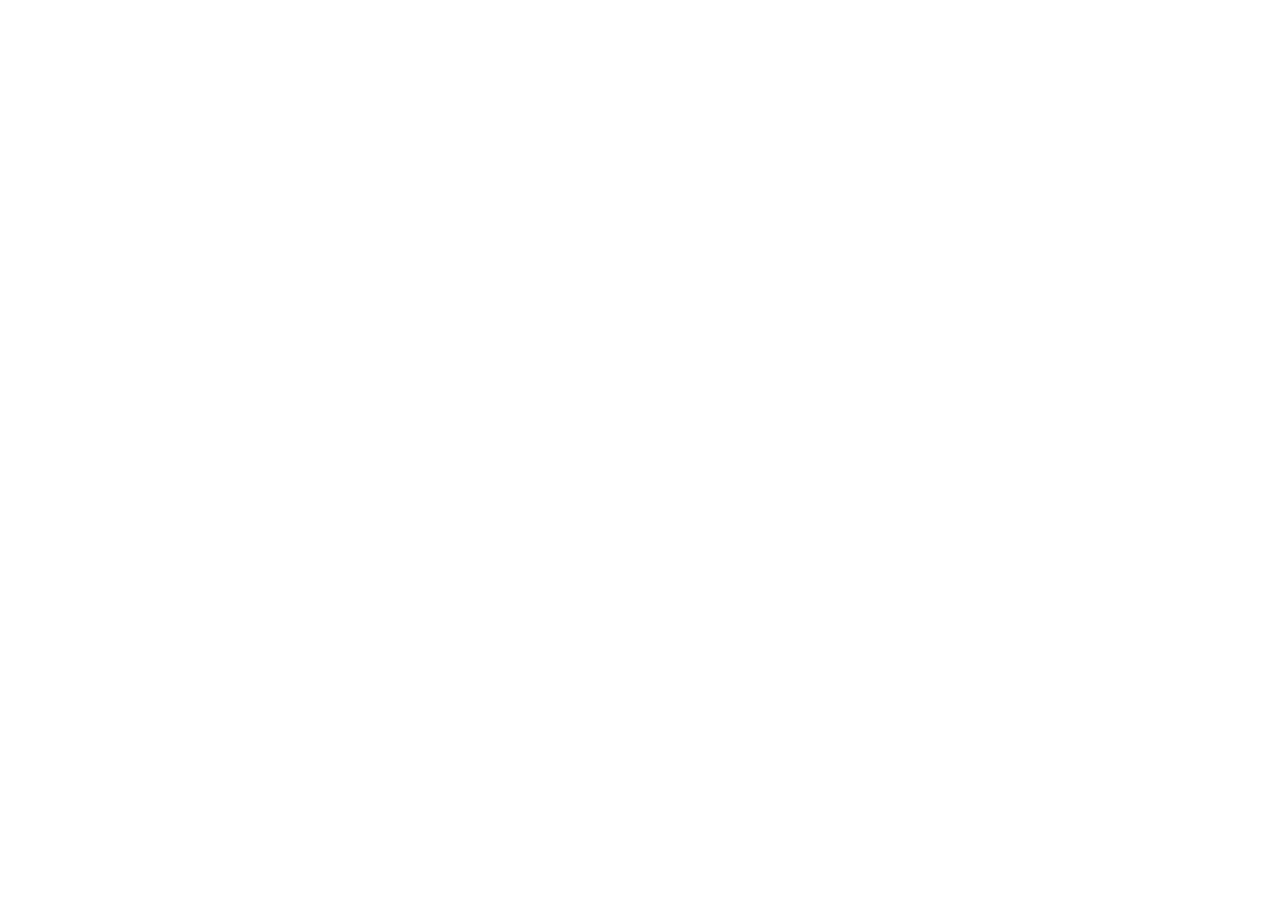
==== index.html @ c2410ccf "feat: initialize HardwareDex project structure Setup React, Vite, and Tailwind CSS for the education" ====
<!doctype html>
<html lang="pt-BR" class="dark">
  <head>
    <meta charset="UTF-8" />
    <meta name="viewport" content="width=device-width, initial-scale=1.0" />
    <title>HardwareDex — Plataforma Educacional de Hardware</title>
    <meta name="description" content="Plataforma educacional interativa de hardware com Biblioteca Técnica de Componentes e Bancada Virtual de Montagem e Diagnóstico de Computadores." />
    <meta property="og:title" content="HardwareDex — Plataforma Educacional de Hardware" />
    <meta property="og:description" content="Plataforma educacional interativa de hardware com Biblioteca Técnica de Componentes e Bancada Virtual de Montagem e Diagnóstico de Computadores." />
    <meta property="og:type" content="website" />
    <meta name="twitter:card" content="summary_large_image" />
    <link rel="preconnect" href="https://fonts.googleapis.com" />
    <link rel="preconnect" href="https://fonts.gstatic.com" crossorigin />
    <link href="https://fonts.googleapis.com/css2?family=IBM+Plex+Mono:wght@400;500;600&family=Plus+Jakarta+Sans:wght@400;500;600;700&display=swap" rel="stylesheet" />
  </head>
  <body class="bg-[#F8FAFC] dark:bg-[#0C1118] text-[#0F172A] dark:text-[#F2F5F8] antialiased selection:bg-[#3979B7]/30">
    <div id="root"></div>
    <script type="module" src="/src/main.tsx"></script>
  </body>
</html>
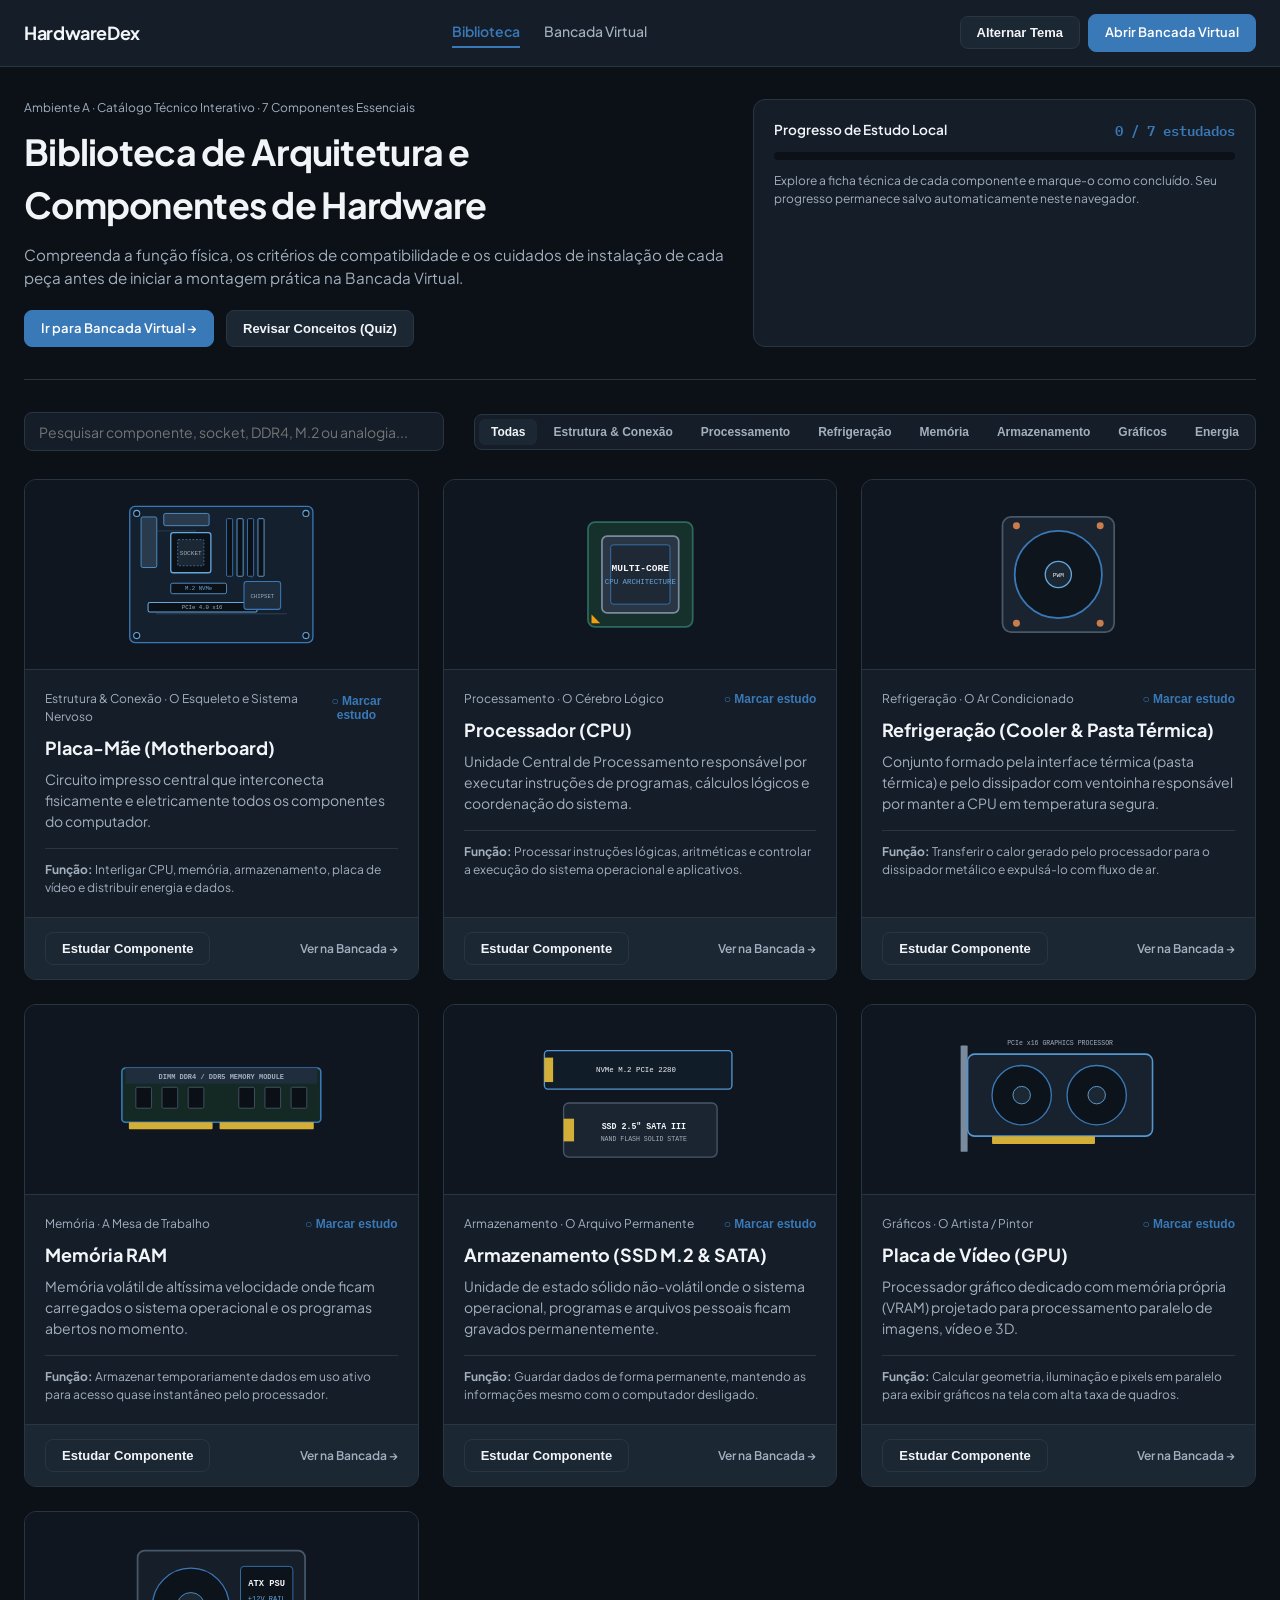
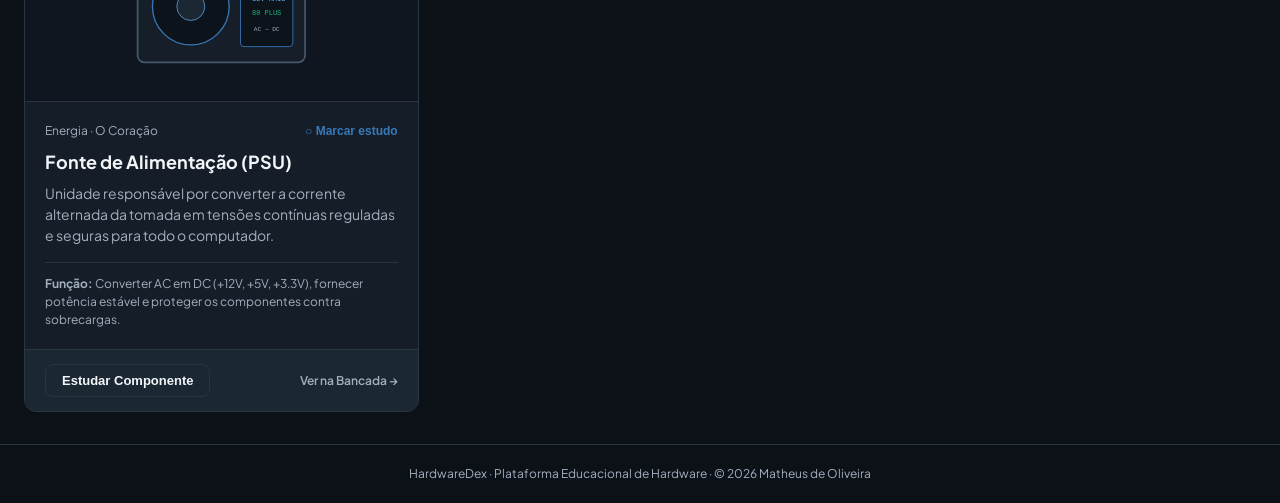
==== commit 31b4261a: "feat: add GitHub Pages deployment and fallback logic - Configure Vite for static path deployment - A" ====
--- a/index.html
+++ b/index.html
@@ -15,7 +15,17 @@
   </head>
   <body class="bg-[#F8FAFC] dark:bg-[#0C1118] text-[#0F172A] dark:text-[#F2F5F8] antialiased selection:bg-[#3979B7]/30">
     <div id="root"></div>
-    <script type="module" src="/src/main.tsx"></script>
+    <script type="module" src="./src/main.tsx" onerror="window.location.replace('./biblioteca.html')"></script>
+    <script>
+      window.addEventListener('load', function () {
+        setTimeout(function () {
+          var root = document.getElementById('root');
+          if (!window.__HARDWAREDEX_VITE_ACTIVE__ && (!root || !root.hasChildNodes())) {
+            window.location.replace('./biblioteca.html');
+          }
+        }, 400);
+      });
+    </script>
   </body>
 </html>
 
